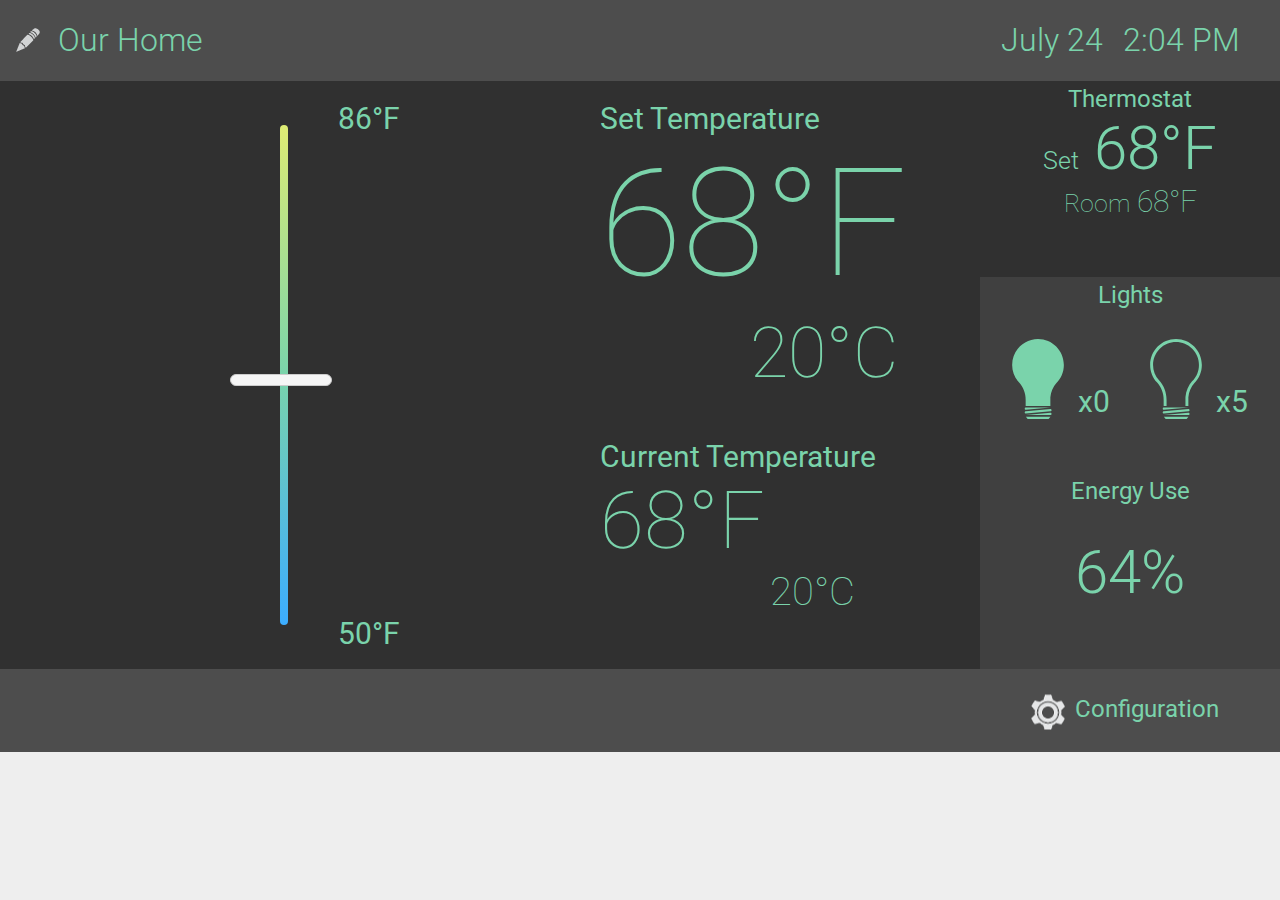
==== final/index.html @ d23e5c09 "word change" ====
<!DOCTYPE html>
<html lang="en">
<head>
<meta charset="UTF-8">
<title>Solar Decathlon Home Interface</title>
<link rel="stylesheet" type="text/css" href="css/main.css">
<link rel="stylesheet" type="text/css" href="css/selection.css">
<link rel="stylesheet" type="text/css" href="css/header.css">
<link rel="stylesheet" type="text/css" href="css/footer.css">
<link rel="stylesheet" type="text/css" href="css/config.css">
<link rel="stylesheet" type="text/css" href="css/active.css">
<link rel="stylesheet" type="text/css" href="css/lights.css">
<link rel="stylesheet" type="text/css" href="css/feedback.css">
<link rel="stylesheet" type="text/css" href="css/jquery-ui-1.10.4.css">
<link rel="stylesheet" type="text/css" href="css/thermostat.css">
<script type="text/javascript" src="js/jquery-2.1.0.min.js"></script>
<script type="text/javascript" src="js/jquery-ui-1.10.4.js"></script>
<script type="text/javascript" src="js/main.js"></script>
<script type="text/javascript" src="js/lights.js"></script>
<script type="text/javascript" src="js/feedback.js"></script>
<script type="text/javascript" src="js/thermostat.js"></script>
<script type="text/javascript" src="js/selection.js"></script>
<script>
	//lights
		//light state
		var light1on = false;
		var light2on = false;
		var light3on = false;
		var light4on = false;
		var light5on = false;
		//light timers
		var timeLight1 = 0;
		var timeLight2 = 1800;
		var timeLight3 = 4000;
		var timeLight4 = 1500;
		var timeLight5 = 0;
		//light counts
		var lightOnCount = 0;
		var lightOffCount = 5;
	//language
	var langSet = 'en';	
	//units
	var unitSet = 'far';	
	//thermostat
	var tempSet = 20;
	var fTempSet = 68;
	//overall temp
	var tempReading = 20;
	var fTempReading = 68;
	//color lookup value
	var colorValue = 10;
</script>
</head>

<body>

	<div id="resolutionArea">

		<header>
			<h1 contenteditable="true" id="titleBox">
				<span class="en">Our Home</span>
				<span class="es">Nuestra Casa</span>
			</h1>
			<div id="clock">
				<h1 id="clockText"></h1>
				<h1 id="dateText">
					<span class="en"></span>
					<span class="es"></span>
				</h1>
				
			</div>
		</header>
	
		<div id="activeElement">
			
			<div id="thermostat" class="functionElement">
				<div id="slider">
					<div id="sliderElement"></div>
					<div id="labels">
						<div id="maxTempLabel">
							<h3 class="cel">30&degC </h3>
							<h3 class="far">86&degF </h3>
							</div>
						<div id="minTempLabel">
							<h3 class="cel">10&degC </h3>
							<h3 class="far">50&degF </h3>
						</div>
					</div>
				</div>
				
				<div id="readOuts">
					<div id="tempSetReadOut">
						<h2 class="en">Set Temperature</h2>
						<h2 class="es">Temperatura Establecida</h2>
						<div class="far" id="setReadOutFar">
							<h6 class="fTemp"></h6>
							<p class="cTemp"></p>
						</div>
						<div class="cel" id="setReadOutCel">
							<h6 class="cTemp"></h6>
							<p class="fTemp"></p>
						</div>
					</div>
					<div id="tempCurrentReadOut">
						<h2 class="en">Current Temperature</h2>
						<h2 class="es">Temperatura Actual</h2>
						<div class="far" id="tempReadOutFar">
							<h6 class="fRead"></h6>
							<p class="cRead"></p>
						</div>
						<div class="cel" id="tempReadOutCel">
							<h6 class="cRead"></h6>
							<p class="fRead"></p>
						</div>
					</div>
				</div>
			</div>
			
			<div id="lights" class="functionElement">
				<div id="floorPlan">
					<div id="light1" class="lightIndicator">
						<img id="light1icon" src="img/lighticon.svg" alt="light" width="48px" height="48px">
						<h5 class="en">on for<br><span class="timeLight1"></span></h5>
						<h5 class="es">tiempo<br>encendido<br><span class="timeLight1"></span></h5>
					</div>
					<div id="light2" class="lightIndicator">
						<img  id="light2icon"src="img/lighticon.svg" alt="light" width="48px" height="48px">
						<h5 class="en">on for<br><span class="timeLight2"></span></h5>
						<h5 class="es">tiempo<br>encendido<br><span class="timeLight2"></span></h5>
					</div>
					<div id="light3" class="lightIndicator">
						<img  id="light3icon"src="img/lighticon.svg" alt="light" width="48px" height="48px">
						<h5 class="en">on for<br><span class="timeLight3"></span></h5>
						<h5 class="es">tiempo<br>encendido<br><span class="timeLight3"></span></h5>
					</div>
					<div id="light4" class="lightIndicator">
						<img  id="light4icon"src="img/lighticon.svg" alt="light" width="48px" height="48px">
						<h5 class="en">on for<br><span class="timeLight4"></span></h5>
						<h5 class="es">tiempo<br>encendido<br><span class="timeLight4"></span></h5>
					</div>
					<div id="light5" class="lightIndicator">
						<img  id="light5icon"src="img/lighticon.svg" alt="light" width="48px" height="48px">
						<h5 class="en">on for<br><span class="timeLight5"></span></h5>
						<h5 class="es">tiempo<br>encendido<br><span class="timeLight5"></span></h5>
					</div>
				</div>
			</div>
			
			<div id="feedback" class="functionElement">
				<img src="img/pie.svg" id="graph">
				<div id="percentage"></div>
				<div class="icons, en">
					<img src="img/bulb.svg" id="bulb" class="icon" alt="light bulb" title="Lighting">
					<img src="img/wash.svg" id="wash" class="icon" alt="washing machine" title="Laundering">
					<img src="img/fridge.svg" id="fridge" class="icon" alt="refrigerator" title="Refrigeration">
					<img src="img/cook.svg" id="cook" class="icon" alt="cooking" title="Cooking">
					<img src="img/fan.svg" id="fan" class="icon" alt="climate control" title="Climate Control">
				</div>
				<div class="icons, es">
					<img src="img/bulb.svg" id="bulb" class="icon" alt="light bulb" title="Iluminaci&oacute;n">
					<img src="img/wash.svg" id="wash" class="icon" alt="washing machine" title="Lavadores">
					<img src="img/fridge.svg" id="fridge" class="icon" alt="refrigerator" title="Refrigeraci&oacute;n">
					<img src="img/cook.svg" id="cook" class="icon" alt="cooking" title="Cocina">
					<img src="img/fan.svg" id="fan" class="icon" alt="climate control" title="Climatizador">
				</div>
			</div>
		
		</div>
		
		<div id="selectionBar">
			<div id="selectThermo" class="selectionButton">
				<h4 class="en">Thermostat</h4>
				<h4 class="es">Termostato</h4>
				<div class="far" id="dynamicFar">
					<h6>
						<span class="en">Set</span>
						<span class="es">Establecida</span>
						<span class="fTemp"></span>
					</h6>
					<p>
						<span class="en">Room</span>
						<span class="es">Actual</span>
						<span class="fRead"></span>
					</p>
				</div>
				<div class="cel" id="dynamicCel">
					<h6>
						<span class="en">Set</span>
						<span class="es">Adjustar</span>
						<span class="cTemp"></span>
					</h6>
					<p>
						<span class="en">Room</span>
						<span class="es">Cuarto</span>
						<span class="cRead"></span>
					</p>
				</div>
			</div>
			<div id="selectLights" class="selectionButton">
				<h4 class="en">Lights</h4>
				<h4 class="es">Iluminaci&oacute;n</h4>
				<div class="lightCount">
					<div id="onCountIcon"><img src="img/bulb2.svg" alt="light" width="80px" height="80px"></div>
					<h3 id="onCount">x5</h3>
				</div>
				<div class="lightCount">
					<div id="offCountIcon"><img src="img/lighticon.svg" alt="light" width="80px" height="80px"></div>
					<h3 id="offCount">x0</h3>
				</div>
			</div>
			<div id="selectFeedback" class="selectionButton">
				<h4 class="en">Energy Use</h4>
				<h4 class="es">Uso de Energ&iacute;a</h4>
				<div id="dynamicPercent"></div>
			</div>
		</div>
		
		<footer>
			<div id="configButton">
				<img id="configIcon" src="img/config.png">
				<div class="configText, en"><h4>Configuration</h4></div>
				<div class="configText, es"><h4>Configuraci&oacute;n</h4></div>
			</div>
		</footer>
		
		<div id="config">
			<div id="configClose"></div>
			<div id="configCenter">
				<div id="configMenu">
					<div id="languageSetting" class="setting">
						<h4 class="es">Idioma</h4>
						<h4 class="en">Language</h4>
						<div class="langSelect" id="configEn">English</div>
						<div class="langSelect" id="configEs">Espa&ntilde;ol</div>
					</div>
					<div id="temperatureSetting" class="setting">
						<h4 class="es">Unidades de Temperatura</h4>
						<h4 class="en">Temperature Units</h4>
						<div class="tempSelect" class="far" id="configFar">Fahrenheit</div>
						<div class="tempSelect" class="cel" id="configCel">
							<span class="en">Celsius</span>
							<span class="es">Cent&iacute;grados</span>
						</div>
					</div>
					<div id="closeButton">
						<h4 class="en">Okay!</h4>
						<h4 class="es">&iexcl;Bueno!</h4>
					</div>
				</div>
			</div>
			
		</div>
		
	
	</div>

</body>

</html>
---- final/css/main.css ----
@import url(http://fonts.googleapis.com/css?family=Roboto:400,300,700,100);
*{
	margin: 0px;
	padding: 0px;
}
body{
	width: 100%;
	background-color: #eeeeee;
	font-family: 'Roboto', sans-serif;
}
h1{
	font-weight: 300;
	color: #7ad3ab;
}
h2{
	color: #7ad3ab;
	font-size: 30px;
	font-weight: 400;
}
h3{
	font-weight: 400;
	color: #7ad3ab;
	font-size: 30px;
}
h4{
	font-size: 24px;
	font-weight: 400;
	color: #7ad3ab;
}
h5{
	font-size: 12px;
	font-weight: 400;
	color: #7ad3ab;
}
h6{
	font-weight: 100;
	color: #7ad3ab;
	font-size: 150px;
}
p{
	font-weight: 100;
	color: #7ad3ab;
	font-size: 70px;
}
#resolutionArea{
	margin: auto;
	width: 1280px;
	height: 752px;
	position: relative;
	background-color: #4d4d4d;
}
header{
	float: left;
	width: 100%;
	height: 80px;
}
#activeElement{
	height: 588px;
	width: 980px;
	float: left;
	padding: 1px 0px 2px 0px;
}
#selectionBar{
	height: 590px;
	width: 300px;
	float: left;
	padding: 1px 0px 1px 0px;
}
footer{
	float: left;
	width: 100%;
	height: 80px;
}
#config{
	width: 1280px;
	height: 752px;
	position: absolute;
	top: 0;
	left: 0;
	z-index: 90;
	display: none;
}
---- final/css/selection.css ----
.selectionButton{
	height: 192px;
	width: 100%;
	text-align: center;
	cursor: pointer;
	padding-top: 4px;
	background-color: #404040;
}
#selectThermo{
	background-color: #303030;
}
---- final/css/header.css ----
#titleBox{
	width:50%;
	height: 80px;
	padding-left: 42px;
	margin-left: 16px;
	background-image: url(../img/edit.png);
	background-position: left;
	background-repeat: no-repeat;
	line-height: 80px;
	float: left;
}
#clock{
	float: right;
	line-height: 80px;
	margin-right: 40px;
}
#clockText, #dateText{
	float: right;
}
#dateText{
	margin-right: 20px;
}
---- final/css/footer.css ----
#configButton{
	position: relative;
	top: 50%;
	-webkit-transform: translateY(-50%);
	-ms-transform: translateY(-50%);
	transform: translateY(-50%);
	height: 35px;
	width: 210px;
	margin-left: 1030px;
	cursor: pointer;
}
.configText{
	line-height: 35px;
	float: left;
	height: 35px;
}
#configIcon{
	float: left;
	margin-right: 10px;
}
---- final/css/config.css ----
#configCenter{
	width: 100%;
	height: 752px;
}
#configMenu{
	margin: auto;
	width:800px;
	height: 400px;
	background-color: #e0e0e0;
	position: relative;
	top: 50%;
	-webkit-transform: translateY(-50%);
	-ms-transform: translateY(-50%);
	transform: translateY(-50%);
}
#configClose{
	position: fixed;
	width: 1280px;
	height: 752px;
	background-color: black;
	opacity: .6;
}
.setting{
	text-align: center;
	width: 300px;
	float: left;
	margin-left: 50px;
	margin-right: 50px;
	margin-top: 50px;
}
.setting h4{
	color: #4ec48f;
}
.tempSelect, .langSelect{
	float: left;
	background-color: #4d4d4d;
	color: white;
	width: 150px;
	height: 150px;
	line-height: 150px;
	margin-top: 5px;
}
.tempSelect:hover, .langSelect:hover {cursor: pointer;}
#closeButton h4{
	color: white;
	line-height: 50px;
}
#closeButton{
	width: 100%;
	text-align: center;
	height: 50px;
	background-color: #4ec48f;
	position: absolute;
	bottom: 0;
	cursor: pointer;
}
---- final/css/active.css ----
#lights{
	display: none;
}
#feedback{
	display: none;
}
.functionElement{
	background-color: #303030;
	width: 100%;
	height: 588px;
}
---- final/css/lights.css ----
#floorPlan{
	background-image: url(../img/outline.svg);
	height: 588px;
	position: relative;
}
.lightIndicator{
	position: absolute;
	text-align: center;
	width: 100px;
}
#light1{
	top: 120px;
	left: 160px;
}
#light2{
	top: 120px;
	left: 440px;
}
#light3{
	top: 120px;
	right: 160px;
}
#light4{
	top: 370px;
	left: 160px;
}
#light5{
	top: 370px;
	right: 160px;
}
.lightCount{
	height: 70px;
	width: 120px;
	margin: auto;
	margin-left: 18px;
	padding-top: 30px;
	float: left;
}
#onCount, #offCount, #offCountIcon, #onCountIcon{
	float: left;
}
#onCount, #offCount{
	padding-top: 45px;
}
---- final/css/feedback.css ----
#percentage{
	font-size:108px;
	color:#7ad3ab;
	font-weight: 100;
	position:absolute;
	left:398px;
	top:290px;
	width:200px;
	text-align: center;
}
#dynamicPercent {
	font-size: 60px;
	font-weight: 300;
	color: #7ad3ab;
	padding-top: 32px;
}
.icon {position:absolute;}
#bulb {top:348px; left:260px;}
#fan {top:220px; left:628px;}
#fridge {top:520px; left:352px;}
#cook {top:498px; left:608px;}
#wash {top:178px; left:346px;}
.icon:hover {
	-webkit-filter:brightness(10);
	-moz-filter:brightness(10);
	filter:brightness(10);
}
---- final/css/thermostat.css ----
#slider{
	width: 600px;
	height: 588px;
	float: left;
}
#readOuts{
	width: 380px;
	height: 588px;
	float: left;
}
#tempSetReadOut{
	height: 338px;
	padding-top: 20px;
	width: 380px;
}
#tempCurrentReadOut{
	height: 230px;
	width: 380px;
}
#sliderElement{
	left: 280px;
	height: 500px;
	position: relative;
	top: 50%;
	-webkit-transform: translateY(-50%);
	-ms-transform: translateY(-50%);
	transform: translateY(-50%);
	float: left;
}
.ui-slider-vertical {
	width: 8px;
	height: 100px;
	background: -webkit-linear-gradient(#deec74, #7ad3ab, #3cadff); /* For Safari 5.1 to 6.0 */
	background: -o-linear-gradient(#deec74, #7ad3ab, #3cadff); /* For Opera 11.1 to 12.0 */
	background: -moz-linear-gradient(#deec74, #7ad3ab, #3cadff); /* For Firefox 3.6 to 15 */
	background: linear-gradient(#deec74, #7ad3ab, #3cadff); /* Standard syntax */
	border-width: 0px;
}
.ui-slider-vertical .ui-slider-handle {
	width: 100px;
	height: 10px;
	left: -50px;
	border-radius: 10px;
	margin-left: 0;
	margin-bottom: -.6em;
}
.ui-slider-handle {outline: none;}
#slider{
	background: -webkit-radial-gradient(); /* Safari 5.1 to 6.0 */
	background: -o-radial-gradient(); /* For Opera 11.6 to 12.0 */
	background: -moz-radial-gradient(); /* For Firefox 3.6 to 15 */
	background: radial-gradient(); /* Standard syntax */
}
#labels{
	position: relative;
	top: 20px;
	float: left;
	height: 550px;
	width: 100px;
	left: 330px;
}
#minTempLabel{
	position: absolute;
	bottom: 0px;
}
#maxTempLabel{
	position: absolute;
	top: 0px;
}
#setReadOutFar{
	width: 380px;
	height: 300px;
}
#setReadOutCel{
	width: 380px;
	height: 300px;
}
#readOuts p{
	margin-left: 150px;
}
#tempCurrentReadOut h6{
	font-size: 80px;
}
#tempCurrentReadOut p{
	margin-left: 170px; 
	font-size: 40px;
}
#dynamicCel h6, #dynamicFar h6{
	font-size: 60px;
	font-weight: 300;
}
#dynamicCel p, #dynamicFar p{
	font-size: 30px;
}
#dynamicFar .en, #dynamicFar .es, #dyanmicCel .en, #dynamicCel .es{
	font-size: 25px;
}
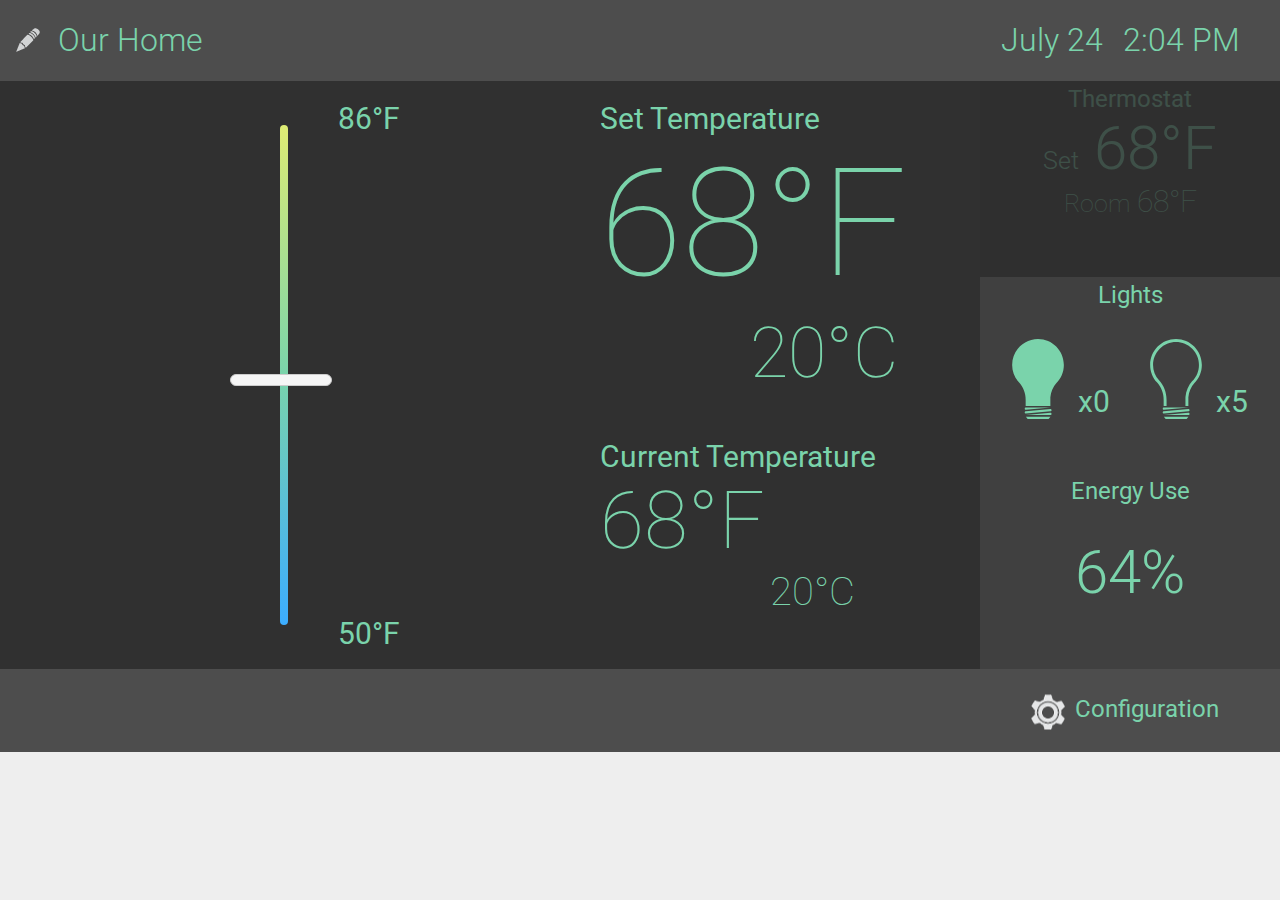
==== commit 388d6f85: "fadeOut" ====
--- a/final/index.html
+++ b/final/index.html
@@ -31,7 +31,7 @@
 		//light timers
 		var timeLight1 = 0;
 		var timeLight2 = 1800;
-		var timeLight3 = 4000;
+		var timeLight3 = 3600;
 		var timeLight4 = 1500;
 		var timeLight5 = 0;
 		//light counts
@@ -169,6 +169,7 @@
 		
 		<div id="selectionBar">
 			<div id="selectThermo" class="selectionButton">
+				<div id="thermoSelectedBlock"></div>
 				<h4 class="en">Thermostat</h4>
 				<h4 class="es">Termostato</h4>
 				<div class="far" id="dynamicFar">
@@ -197,6 +198,7 @@
 				</div>
 			</div>
 			<div id="selectLights" class="selectionButton">
+				<div id="lightsSelectedBlock"></div>
 				<h4 class="en">Lights</h4>
 				<h4 class="es">Iluminaci&oacute;n</h4>
 				<div class="lightCount">
@@ -209,6 +211,7 @@
 				</div>
 			</div>
 			<div id="selectFeedback" class="selectionButton">
+				<div id="feedbackSelectedBlock"></div>
 				<h4 class="en">Energy Use</h4>
 				<h4 class="es">Uso de Energ&iacute;a</h4>
 				<div id="dynamicPercent"></div>
--- a/final/css/selection.css
+++ b/final/css/selection.css
@@ -9,3 +9,22 @@
 #selectThermo{
 	background-color: #303030;
 }
+#lightsSelectedBlock, #feedbackSelectedBlock{
+	width: 300px;
+	margin-top: -4px;
+	height: 196px;
+	position: fixed;
+	z-index: 99;
+	background-color: #303030;
+	display: none;
+	opacity: .8;
+}
+#thermoSelectedBlock{
+	width: 300px;
+	margin-top: -4px;
+	height: 196px;
+	position: fixed;
+	z-index: 99;
+	background-color: #303030;
+	opacity: .8;
+}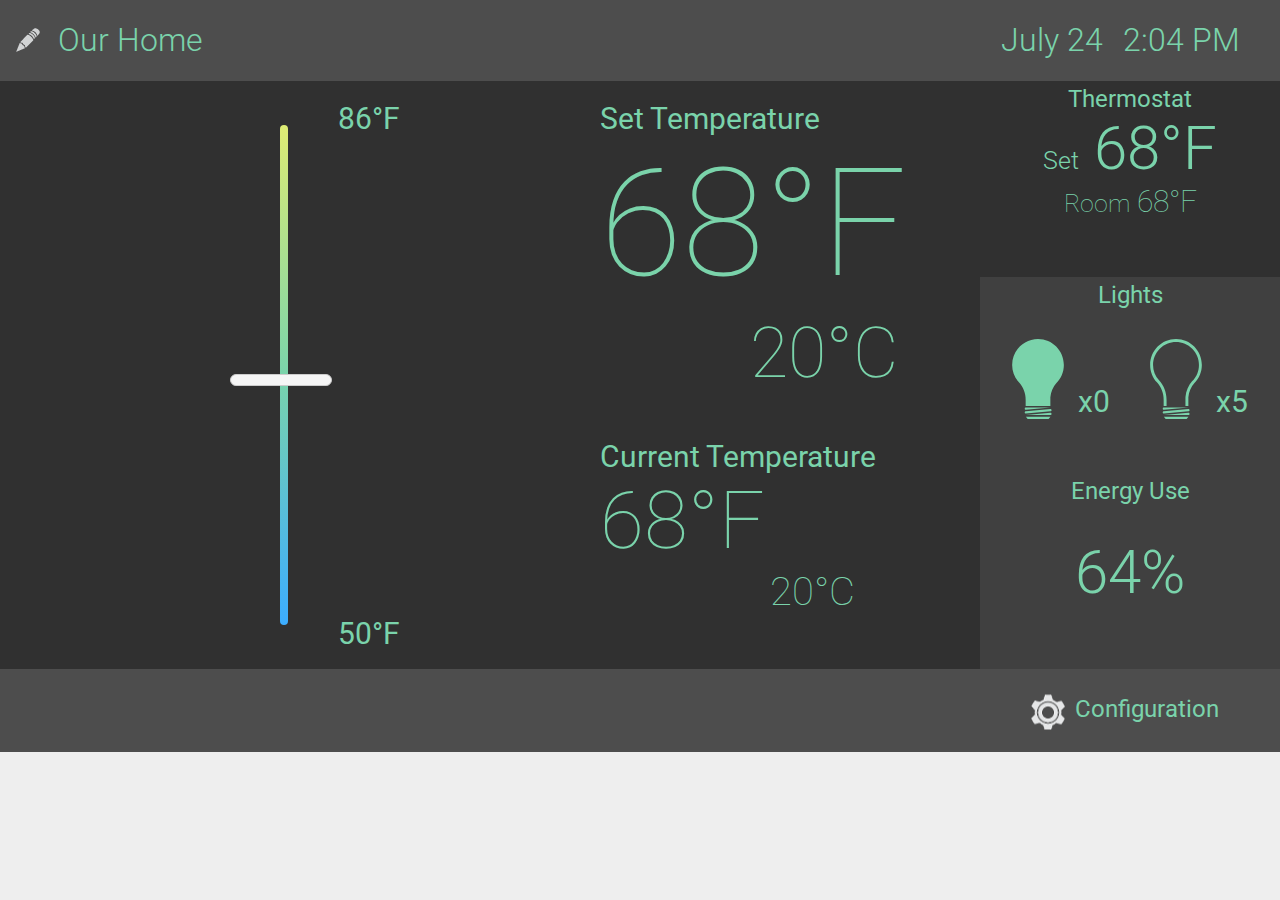
==== commit 19aba17c: "Revert "fadeOut"" ====
--- a/final/index.html
+++ b/final/index.html
@@ -169,7 +169,6 @@
 		
 		<div id="selectionBar">
 			<div id="selectThermo" class="selectionButton">
-				<div id="thermoSelectedBlock"></div>
 				<h4 class="en">Thermostat</h4>
 				<h4 class="es">Termostato</h4>
 				<div class="far" id="dynamicFar">
@@ -198,7 +197,6 @@
 				</div>
 			</div>
 			<div id="selectLights" class="selectionButton">
-				<div id="lightsSelectedBlock"></div>
 				<h4 class="en">Lights</h4>
 				<h4 class="es">Iluminaci&oacute;n</h4>
 				<div class="lightCount">
@@ -211,7 +209,6 @@
 				</div>
 			</div>
 			<div id="selectFeedback" class="selectionButton">
-				<div id="feedbackSelectedBlock"></div>
 				<h4 class="en">Energy Use</h4>
 				<h4 class="es">Uso de Energ&iacute;a</h4>
 				<div id="dynamicPercent"></div>
--- a/final/css/selection.css
+++ b/final/css/selection.css
@@ -9,22 +9,3 @@
 #selectThermo{
 	background-color: #303030;
 }
-#lightsSelectedBlock, #feedbackSelectedBlock{
-	width: 300px;
-	margin-top: -4px;
-	height: 196px;
-	position: fixed;
-	z-index: 99;
-	background-color: #303030;
-	display: none;
-	opacity: .8;
-}
-#thermoSelectedBlock{
-	width: 300px;
-	margin-top: -4px;
-	height: 196px;
-	position: fixed;
-	z-index: 99;
-	background-color: #303030;
-	opacity: .8;
-}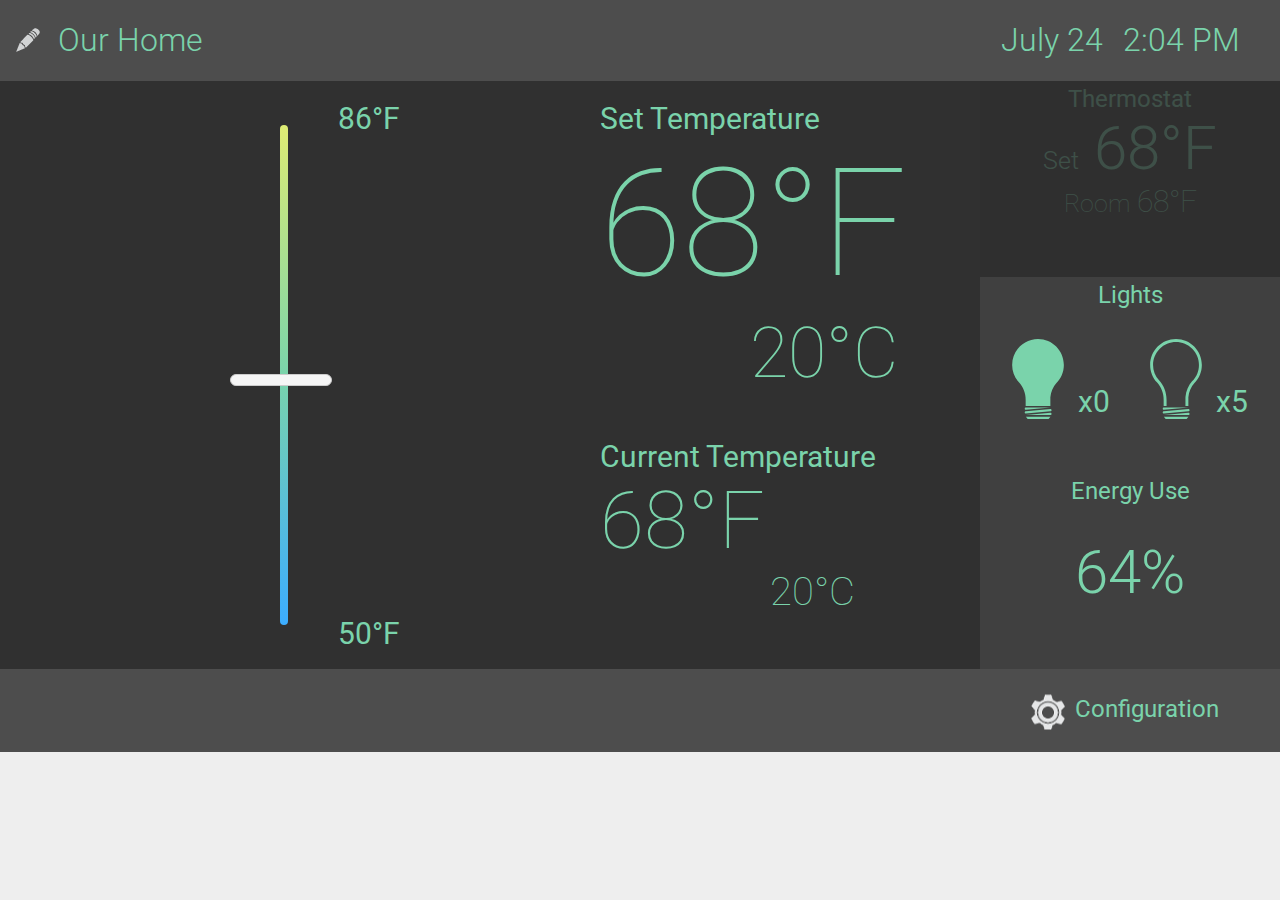
==== commit 32e40971: "fadeouts" ====
--- a/final/index.html
+++ b/final/index.html
@@ -163,12 +163,17 @@
 					<img src="img/cook.svg" id="cook" class="icon" alt="cooking" title="Cocina">
 					<img src="img/fan.svg" id="fan" class="icon" alt="climate control" title="Climatizador">
 				</div>
+				<h4 id="timeRem">
+					<span class="es">14 horas de carga faltan</span>
+					<span class="en">14 hours remaining</span>
+				</h4>
 			</div>
 		
 		</div>
 		
 		<div id="selectionBar">
 			<div id="selectThermo" class="selectionButton">
+				<div id="thermoBlock"></div>
 				<h4 class="en">Thermostat</h4>
 				<h4 class="es">Termostato</h4>
 				<div class="far" id="dynamicFar">
@@ -197,6 +202,7 @@
 				</div>
 			</div>
 			<div id="selectLights" class="selectionButton">
+				<div id="lightsBlock"></div>
 				<h4 class="en">Lights</h4>
 				<h4 class="es">Iluminaci&oacute;n</h4>
 				<div class="lightCount">
@@ -209,6 +215,7 @@
 				</div>
 			</div>
 			<div id="selectFeedback" class="selectionButton">
+				<div id="feedbackBlock"></div>
 				<h4 class="en">Energy Use</h4>
 				<h4 class="es">Uso de Energ&iacute;a</h4>
 				<div id="dynamicPercent"></div>
--- a/final/css/selection.css
+++ b/final/css/selection.css
@@ -9,3 +9,22 @@
 #selectThermo{
 	background-color: #303030;
 }
+#thermoBlock{
+	width: 300px;
+	margin-top: -4px;
+	height: 196px;
+	position: fixed;
+	z-index: 99;
+	background-color: #303030;
+	opacity: .8;
+}
+#lightsBlock, #feedbackBlock{
+	width: 300px;
+	margin-top: -4px;
+	height: 196px;
+	position: fixed;
+	z-index: 99;
+	background-color: #303030;
+	display: none;
+	opacity: .8;
+}--- a/final/css/feedback.css
+++ b/final/css/feedback.css
@@ -1,12 +1,16 @@
+#percentage, #timeRem {	
+	position:absolute;
+	width:200px;
+	text-align: center;
+}
 #percentage{
 	font-size:108px;
 	color:#7ad3ab;
 	font-weight: 100;
-	position:absolute;
-	left:398px;
-	top:290px;
-	width:200px;
-	text-align: center;
+	top:270px; left:398px;
+}
+#timeRem {
+	top:420px; left:390px;
 }
 #dynamicPercent {
 	font-size: 60px;
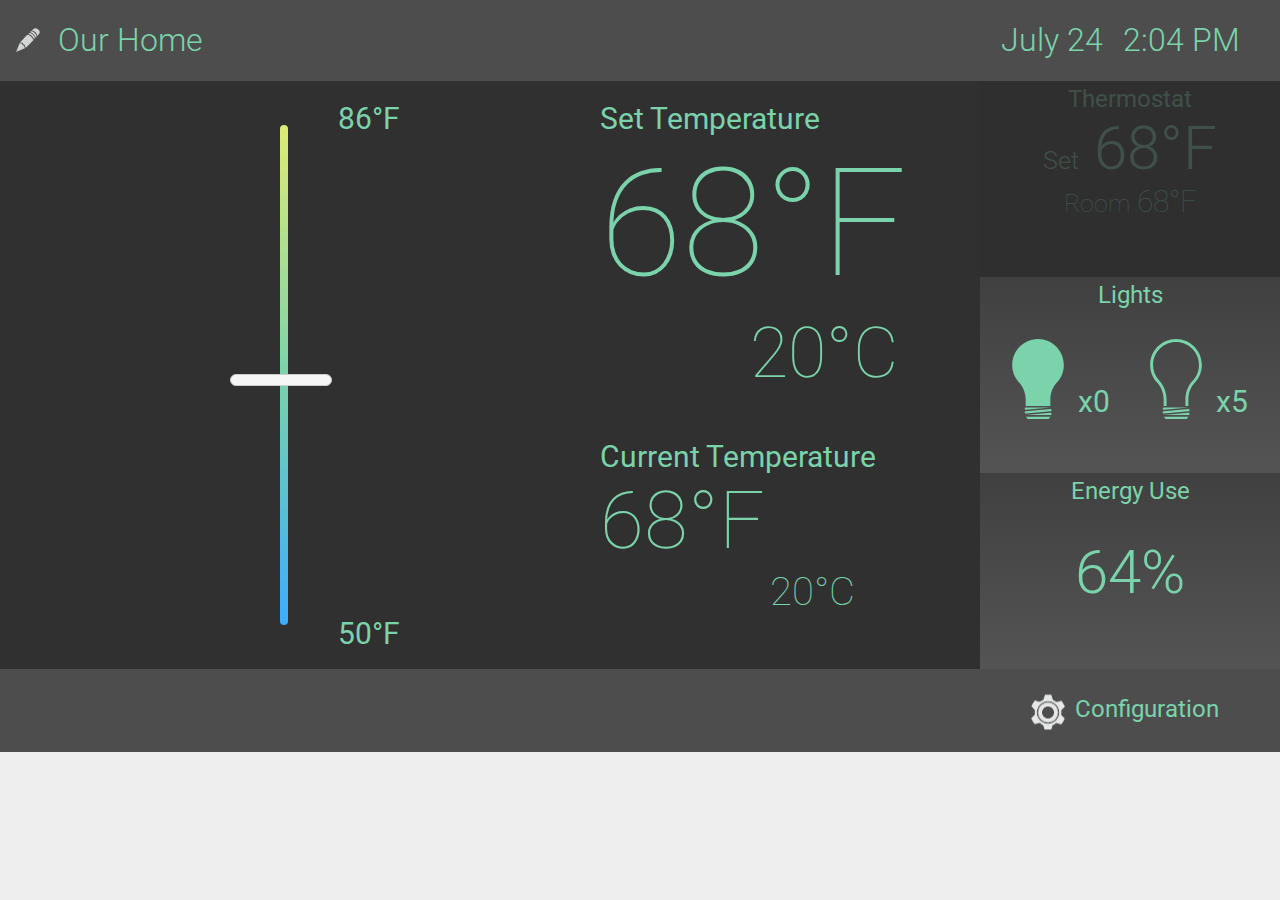
==== commit 96ee07d4: "spanish fix" ====
--- a/final/index.html
+++ b/final/index.html
@@ -191,12 +191,12 @@
 				<div class="cel" id="dynamicCel">
 					<h6>
 						<span class="en">Set</span>
-						<span class="es">Adjustar</span>
+						<span class="es">Establecida</span>
 						<span class="cTemp"></span>
 					</h6>
 					<p>
 						<span class="en">Room</span>
-						<span class="es">Cuarto</span>
+						<span class="es">Actual</span>
 						<span class="cRead"></span>
 					</p>
 				</div>
--- a/final/css/selection.css
+++ b/final/css/selection.css
@@ -4,27 +4,30 @@
 	text-align: center;
 	cursor: pointer;
 	padding-top: 4px;
-	background-color: #404040;
+	background: -webkit-linear-gradient(#404040, #545454);
+	background: -o-linear-gradient(#404040, #545454);
+	background: -moz-linear-gradient(#404040, #545454);
+	background: linear-gradient(#404040, #545454);
 }
 #selectThermo{
-	background-color: #303030;
+	background: #303030;
 }
 #thermoBlock{
 	width: 300px;
 	margin-top: -4px;
 	height: 196px;
-	position: fixed;
-	z-index: 99;
-	background-color: #303030;
+	position: absolute;
+	z-index: 70;
+	background: #303030;
 	opacity: .8;
 }
 #lightsBlock, #feedbackBlock{
 	width: 300px;
 	margin-top: -4px;
 	height: 196px;
-	position: fixed;
-	z-index: 99;
-	background-color: #303030;
+	position: absolute;
+	z-index: 70;
+	background: #303030;
 	display: none;
 	opacity: .8;
 }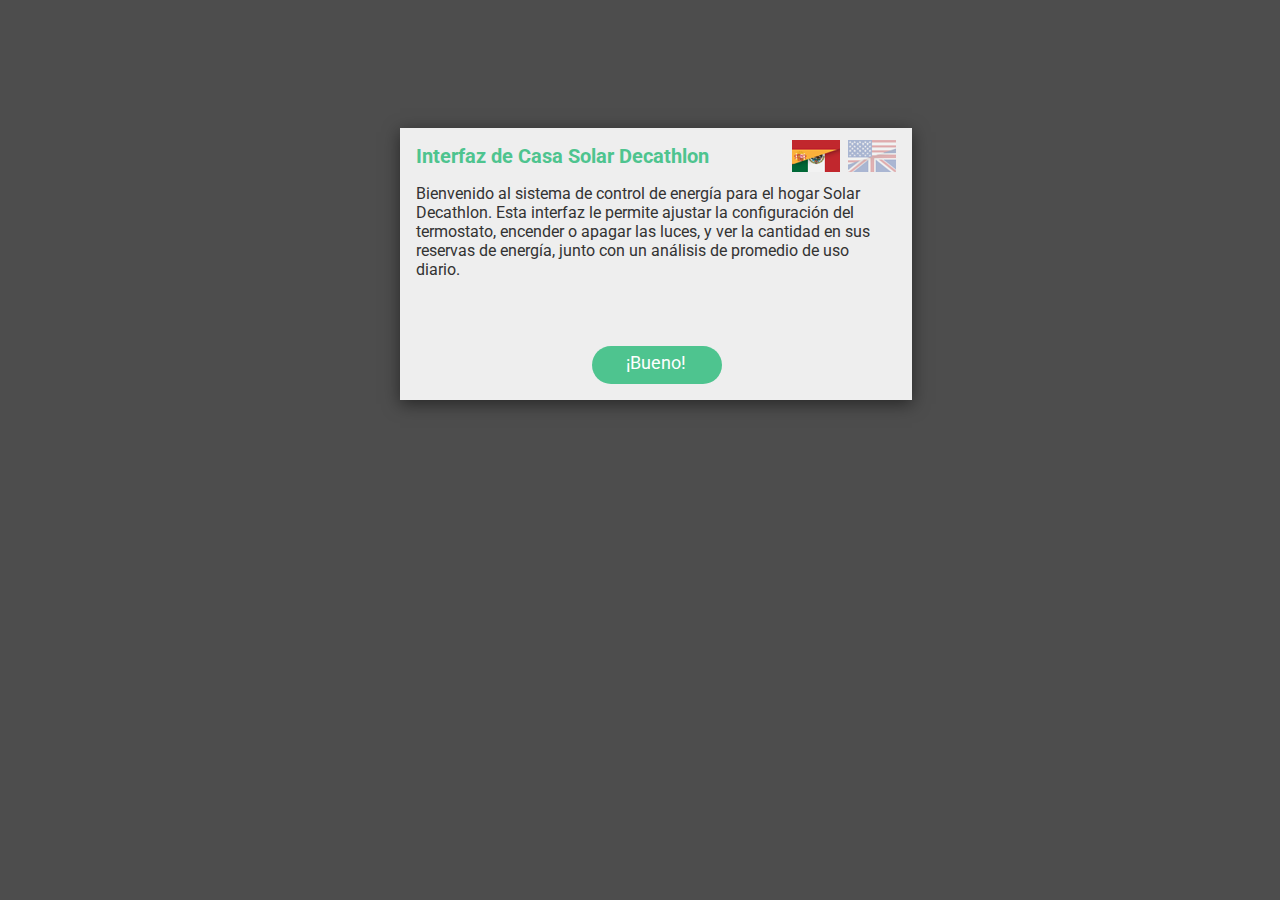
==== commit 76bd63c2: "this?" ====
--- a/final/index.html
+++ b/final/index.html
@@ -2,265 +2,108 @@
 <html lang="en">
 <head>
 <meta charset="UTF-8">
-<title>Solar Decathlon Home Interface</title>
-<link rel="stylesheet" type="text/css" href="css/main.css">
-<link rel="stylesheet" type="text/css" href="css/selection.css">
-<link rel="stylesheet" type="text/css" href="css/header.css">
-<link rel="stylesheet" type="text/css" href="css/footer.css">
-<link rel="stylesheet" type="text/css" href="css/config.css">
-<link rel="stylesheet" type="text/css" href="css/active.css">
-<link rel="stylesheet" type="text/css" href="css/lights.css">
-<link rel="stylesheet" type="text/css" href="css/feedback.css">
-<link rel="stylesheet" type="text/css" href="css/jquery-ui-1.10.4.css">
-<link rel="stylesheet" type="text/css" href="css/thermostat.css">
+<title>DES 157 Final Project</title>
 <script type="text/javascript" src="js/jquery-2.1.0.min.js"></script>
-<script type="text/javascript" src="js/jquery-ui-1.10.4.js"></script>
-<script type="text/javascript" src="js/main.js"></script>
-<script type="text/javascript" src="js/lights.js"></script>
-<script type="text/javascript" src="js/feedback.js"></script>
-<script type="text/javascript" src="js/thermostat.js"></script>
-<script type="text/javascript" src="js/selection.js"></script>
-<script>
-	//lights
-		//light state
-		var light1on = false;
-		var light2on = false;
-		var light3on = false;
-		var light4on = false;
-		var light5on = false;
-		//light timers
-		var timeLight1 = 0;
-		var timeLight2 = 1800;
-		var timeLight3 = 3600;
-		var timeLight4 = 1500;
-		var timeLight5 = 0;
-		//light counts
-		var lightOnCount = 0;
-		var lightOffCount = 5;
-	//language
-	var langSet = 'en';	
-	//units
-	var unitSet = 'far';	
-	//thermostat
-	var tempSet = 20;
-	var fTempSet = 68;
-	//overall temp
-	var tempReading = 20;
-	var fTempReading = 68;
-	//color lookup value
-	var colorValue = 10;
-</script>
+<script type="text/javascript" src="js/language.js"></script>
+<style>
+@import url(http://fonts.googleapis.com/css?family=Roboto:400,300,700);
+* {
+	margin:0; padding:0; background-repeat: no-repeat;
+}
+
+body {
+	background: #4d4d4d;
+	max-width:1280px;
+	max-height:756px;
+	margin:auto;
+	font-family: 'Roboto', sans-serif;
+}
+
+.en, #configuration, .far {display: none;}
+.dialog{
+	width:480px;
+	height:240px;
+	background:#eee;
+	color:#333;
+	position: absolute;
+	left: 50%;
+	top:128px;
+	margin-left: -240px;
+	z-index: 999;
+	padding:16px;
+	box-shadow: 0px 4px 16px rgba(0,0,0,0.5);
+}
+.shade{
+	width:100%;
+	height:100%;
+	background:#000;
+	opacity: 0.5;
+	position: absolute;
+	top:0; right:0; bottom:0; left:0;
+	z-index: 997;
+}
+.dialog h4 {
+	color: #4ec48f;
+	margin-bottom: 16px;
+	font-size: 20px;
+}
+.langSelect:hover{cursor: pointer;}
+
+#lang{
+	position: absolute;
+	top:12px;
+	right:16px;
+}
+#englishIcon{
+	opacity: .3;
+}
+#spanishIcon{margin-right: 4px;}
+.okay{
+	position:absolute;
+	bottom: 16px;
+	width: 128px;
+	height: 32px;
+	left:50%;
+	margin-left: -64px;
+	background: #4ec48f;
+	color:#fff;
+	border: none;
+	border-radius: 20px;
+	font-size: 18px;
+	font-family: 'Roboto', sans-serif;
+	text-decoration: none;
+	text-align: center;
+	padding-top: 6px;
+	padding-right: 2px;
+
+}
+.okay:hover{
+	background: #22b573;
+	cursor: pointer;
+	outline: none;
+}
+.okay:active{
+	outline: none;
+}
+</style>
 </head>
-
 <body>
-
-	<div id="resolutionArea">
-
-		<header>
-			<h1 contenteditable="true" id="titleBox">
-				<span class="en">Our Home</span>
-				<span class="es">Nuestra Casa</span>
-			</h1>
-			<div id="clock">
-				<h1 id="clockText"></h1>
-				<h1 id="dateText">
-					<span class="en"></span>
-					<span class="es"></span>
-				</h1>
-				
-			</div>
-		</header>
-	
-		<div id="activeElement">
-			
-			<div id="thermostat" class="functionElement">
-				<div id="slider">
-					<div id="sliderElement"></div>
-					<div id="labels">
-						<div id="maxTempLabel">
-							<h3 class="cel">30&degC </h3>
-							<h3 class="far">86&degF </h3>
-							</div>
-						<div id="minTempLabel">
-							<h3 class="cel">10&degC </h3>
-							<h3 class="far">50&degF </h3>
-						</div>
-					</div>
-				</div>
-				
-				<div id="readOuts">
-					<div id="tempSetReadOut">
-						<h2 class="en">Set Temperature</h2>
-						<h2 class="es">Temperatura Establecida</h2>
-						<div class="far" id="setReadOutFar">
-							<h6 class="fTemp"></h6>
-							<p class="cTemp"></p>
-						</div>
-						<div class="cel" id="setReadOutCel">
-							<h6 class="cTemp"></h6>
-							<p class="fTemp"></p>
-						</div>
-					</div>
-					<div id="tempCurrentReadOut">
-						<h2 class="en">Current Temperature</h2>
-						<h2 class="es">Temperatura Actual</h2>
-						<div class="far" id="tempReadOutFar">
-							<h6 class="fRead"></h6>
-							<p class="cRead"></p>
-						</div>
-						<div class="cel" id="tempReadOutCel">
-							<h6 class="cRead"></h6>
-							<p class="fRead"></p>
-						</div>
-					</div>
-				</div>
-			</div>
-			
-			<div id="lights" class="functionElement">
-				<div id="floorPlan">
-					<div id="light1" class="lightIndicator">
-						<img id="light1icon" src="img/lighticon.svg" alt="light" width="48px" height="48px">
-						<h5 class="en">on for<br><span class="timeLight1"></span></h5>
-						<h5 class="es">tiempo<br>encendido<br><span class="timeLight1"></span></h5>
-					</div>
-					<div id="light2" class="lightIndicator">
-						<img  id="light2icon"src="img/lighticon.svg" alt="light" width="48px" height="48px">
-						<h5 class="en">on for<br><span class="timeLight2"></span></h5>
-						<h5 class="es">tiempo<br>encendido<br><span class="timeLight2"></span></h5>
-					</div>
-					<div id="light3" class="lightIndicator">
-						<img  id="light3icon"src="img/lighticon.svg" alt="light" width="48px" height="48px">
-						<h5 class="en">on for<br><span class="timeLight3"></span></h5>
-						<h5 class="es">tiempo<br>encendido<br><span class="timeLight3"></span></h5>
-					</div>
-					<div id="light4" class="lightIndicator">
-						<img  id="light4icon"src="img/lighticon.svg" alt="light" width="48px" height="48px">
-						<h5 class="en">on for<br><span class="timeLight4"></span></h5>
-						<h5 class="es">tiempo<br>encendido<br><span class="timeLight4"></span></h5>
-					</div>
-					<div id="light5" class="lightIndicator">
-						<img  id="light5icon"src="img/lighticon.svg" alt="light" width="48px" height="48px">
-						<h5 class="en">on for<br><span class="timeLight5"></span></h5>
-						<h5 class="es">tiempo<br>encendido<br><span class="timeLight5"></span></h5>
-					</div>
-				</div>
-			</div>
-			
-			<div id="feedback" class="functionElement">
-				<img src="img/pie.svg" id="graph">
-				<div id="percentage"></div>
-				<div class="icons, en">
-					<img src="img/bulb.svg" id="bulb" class="icon" alt="light bulb" title="Lighting">
-					<img src="img/wash.svg" id="wash" class="icon" alt="washing machine" title="Laundering">
-					<img src="img/fridge.svg" id="fridge" class="icon" alt="refrigerator" title="Refrigeration">
-					<img src="img/cook.svg" id="cook" class="icon" alt="cooking" title="Cooking">
-					<img src="img/fan.svg" id="fan" class="icon" alt="climate control" title="Climate Control">
-				</div>
-				<div class="icons, es">
-					<img src="img/bulb.svg" id="bulb" class="icon" alt="light bulb" title="Iluminaci&oacute;n">
-					<img src="img/wash.svg" id="wash" class="icon" alt="washing machine" title="Lavadores">
-					<img src="img/fridge.svg" id="fridge" class="icon" alt="refrigerator" title="Refrigeraci&oacute;n">
-					<img src="img/cook.svg" id="cook" class="icon" alt="cooking" title="Cocina">
-					<img src="img/fan.svg" id="fan" class="icon" alt="climate control" title="Climatizador">
-				</div>
-				<h4 id="timeRem">
-					<span class="es">14 horas de carga faltan</span>
-					<span class="en">14 hours remaining</span>
-				</h4>
-			</div>
+<section class="dialog" id="startup">
+		<div id="lang">
+				<img id="spanishIcon" class="langSelect" class="english" src="img/es.png">
+				<img id="englishIcon" class="langSelect" class="spanish" src="img/en.png">
+		</div>
+		<div class="en">
+		<h4>Solar Decathlon Home Interface</h4>
+		<p>Welcome to the energy control system for the Solar Decathlon home. This proposed interface allows you to adjust the thermostat setting, turn overhead lights on or off, and view remaining energy reserves along with a breakdown of average daily usage.</p>
 		
 		</div>
+		<div class="es">
+		<h4>Interfaz de Casa Solar Decathlon</h4>
+		<p>Bienvenido al sistema de control de energ&iacute;a para el hogar Solar Decathlon. Esta interfaz le permite ajustar la configuraci&oacute;n del termostato, encender o apagar las luces, y ver la cantidad en sus reservas de energ&iacute;a, junto con un an&aacute;lisis de promedio de uso diario.</p>
 		
-		<div id="selectionBar">
-			<div id="selectThermo" class="selectionButton">
-				<div id="thermoBlock"></div>
-				<h4 class="en">Thermostat</h4>
-				<h4 class="es">Termostato</h4>
-				<div class="far" id="dynamicFar">
-					<h6>
-						<span class="en">Set</span>
-						<span class="es">Establecida</span>
-						<span class="fTemp"></span>
-					</h6>
-					<p>
-						<span class="en">Room</span>
-						<span class="es">Actual</span>
-						<span class="fRead"></span>
-					</p>
-				</div>
-				<div class="cel" id="dynamicCel">
-					<h6>
-						<span class="en">Set</span>
-						<span class="es">Establecida</span>
-						<span class="cTemp"></span>
-					</h6>
-					<p>
-						<span class="en">Room</span>
-						<span class="es">Actual</span>
-						<span class="cRead"></span>
-					</p>
-				</div>
-			</div>
-			<div id="selectLights" class="selectionButton">
-				<div id="lightsBlock"></div>
-				<h4 class="en">Lights</h4>
-				<h4 class="es">Iluminaci&oacute;n</h4>
-				<div class="lightCount">
-					<div id="onCountIcon"><img src="img/bulb2.svg" alt="light" width="80px" height="80px"></div>
-					<h3 id="onCount">x5</h3>
-				</div>
-				<div class="lightCount">
-					<div id="offCountIcon"><img src="img/lighticon.svg" alt="light" width="80px" height="80px"></div>
-					<h3 id="offCount">x0</h3>
-				</div>
-			</div>
-			<div id="selectFeedback" class="selectionButton">
-				<div id="feedbackBlock"></div>
-				<h4 class="en">Energy Use</h4>
-				<h4 class="es">Uso de Energ&iacute;a</h4>
-				<div id="dynamicPercent"></div>
-			</div>
 		</div>
-		
-		<footer>
-			<div id="configButton">
-				<img id="configIcon" src="img/config.png">
-				<div class="configText, en"><h4>Configuration</h4></div>
-				<div class="configText, es"><h4>Configuraci&oacute;n</h4></div>
-			</div>
-		</footer>
-		
-		<div id="config">
-			<div id="configClose"></div>
-			<div id="configCenter">
-				<div id="configMenu">
-					<div id="languageSetting" class="setting">
-						<h4 class="es">Idioma</h4>
-						<h4 class="en">Language</h4>
-						<div class="langSelect" id="configEn">English</div>
-						<div class="langSelect" id="configEs">Espa&ntilde;ol</div>
-					</div>
-					<div id="temperatureSetting" class="setting">
-						<h4 class="es">Unidades de Temperatura</h4>
-						<h4 class="en">Temperature Units</h4>
-						<div class="tempSelect" class="far" id="configFar">Fahrenheit</div>
-						<div class="tempSelect" class="cel" id="configCel">
-							<span class="en">Celsius</span>
-							<span class="es">Cent&iacute;grados</span>
-						</div>
-					</div>
-					<div id="closeButton">
-						<h4 class="en">Okay!</h4>
-						<h4 class="es">&iexcl;Bueno!</h4>
-					</div>
-				</div>
-			</div>
-			
-		</div>
-		
-	
-	</div>
-
+		<a href="interface.html" class="okay"><span class="en">Got it!</span><span class="es">&iexcl;Bueno!</span></a>
+	</section>
 </body>
-
 </html>